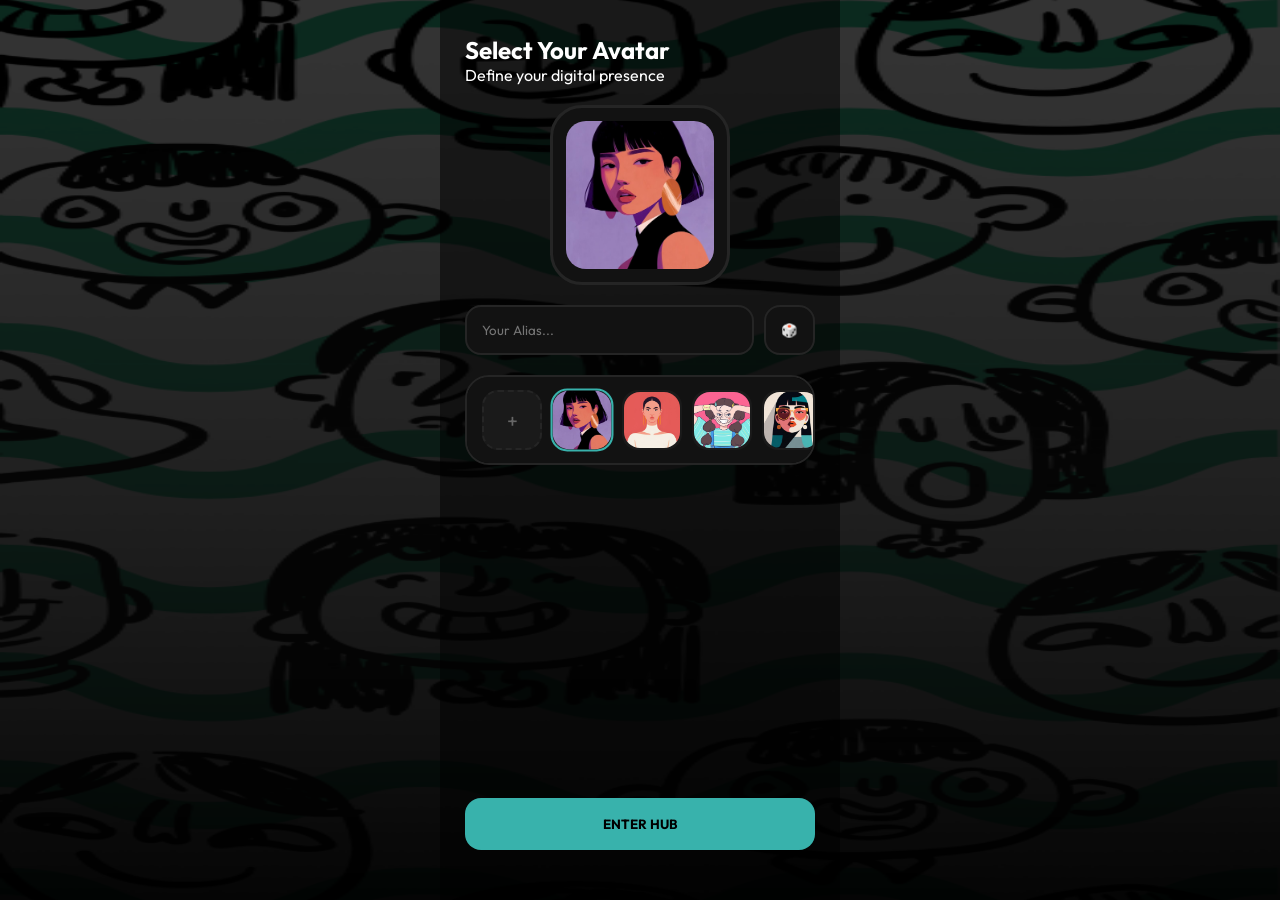
==== avatar.html @ 50b97da2 "update" ====
<!DOCTYPE html>
<html lang="en">
<head>
    <meta charset="UTF-8">
    <meta name="viewport" content="width=device-width, initial-scale=1.0">
    <title>C&C | Identity Hub</title>
    <link href="https://fonts.googleapis.com/css2?family=Outfit:wght@300;500;700&display=swap" rel="stylesheet">
    <style>
        :root { --neon: #38b2ac; --bg: #050505; --surface: #121212; --border: #252525; --text: #ffffff; }
        * { box-sizing: border-box; margin: 0; padding: 0; font-family: 'Outfit', sans-serif; }
        
        body { 
            height: 100dvh; 
            width: 100%;
            background: var(--bg); 
            display: flex; 
            justify-content: center; 
            align-items: center; 
            overflow: hidden; 
        }

        /* Background - Faster and Reversed (Right to Left) */
        .bg-layer { 
            position: fixed; top: 0; left: 0; width: 100%; height: 100%; 
            background-image: url('/assets/InstallGraphic.png'); 
            background-size: 200% 100%; 
            background-position: 100% 50%; /* Start at right */
            z-index: -1; 
            animation: panBg 20s linear infinite; /* Faster speed */
            filter: brightness(0.2); 
        }
        @keyframes panBg { 
            0% { background-position: 100% 50%; } 
            100% { background-position: 0% 50%; } 
        }

        /* Lifted the whole section up using extra bottom padding */
        .app-shell { 
            width: 100%; 
            max-width: 400px; 
            height: 100%; 
            display: flex; 
            flex-direction: column; 
            justify-content: space-between; 
            padding: 25px 25px 50px 25px; /* Added 50px padding-bottom to push content up */
            background: rgba(0,0,0,0.5);
        }

        .top-content { padding-top: 10px; }
        .title-box { padding-bottom: 20px; color: #fff; }
        .hero-section { display: flex; flex-direction: column; justify-content: center; align-items: center; }
        
        .avatar-pod { width: 180px; height: 180px; background: var(--surface); border: 3px solid var(--border); border-radius: 32px; display: flex; justify-content: center; align-items: center; overflow: hidden; margin-bottom: 20px; }
        .avatar-pod img { width: 85%; height: 85%; object-fit: cover; border-radius: 20px; transition: all 0.4s; }
        .avatar-pod img.move { transform: scale(1.1); opacity: 0.8; }

        .name-input-box { width: 100%; display: flex; align-items: center; gap: 10px; margin-bottom: 20px; }
        input { flex: 1; background: var(--surface); border: 2px solid var(--border); padding: 15px; color: white; border-radius: 16px; outline: none; }
        .shuffle-btn { background: var(--surface); border: 2px solid var(--border); padding: 15px; border-radius: 16px; cursor: pointer; color: white; }

        .selection-strip { height: 90px; background: var(--surface); border-radius: 24px; display: flex; align-items: center; padding: 10px 15px; gap: 10px; overflow-x: auto; border: 2px solid var(--border); }
        .sel-item { width: 60px; height: 60px; background: #1a1a1a; border-radius: 16px; flex-shrink: 0; cursor: pointer; display: flex; justify-content: center; align-items: center; border: 2px solid transparent; }
        .sel-item.active { border-color: var(--neon); transform: scale(1.05); }
        .sel-item img { width: 100%; height: 100%; object-fit: cover; border-radius: 16px; pointer-events: none; }
        .upload-slot { border: 2px dashed var(--border); color: #666; font-size: 20px; flex-shrink: 0; }

        .launch-btn { width: 100%; padding: 18px; background: var(--neon); color: black; border: none; border-radius: 16px; font-weight: 700; cursor: pointer; }
    </style>
</head>
<body>

    <div class="bg-layer"></div>

    <div class="app-shell">
        <div class="top-content">
            <div class="title-box">
                <h2>Select Your Avatar</h2>
                <p>Define your digital presence</p>
            </div>

            <div class="hero-section">
                <div class="avatar-pod">
                    <img id="mainAvatar" src="/assets/avatar/avatar1.jpg">
                </div>
                
                <div class="name-input-box">
                    <input type="text" id="userName" placeholder="Your Alias...">
                    <button class="shuffle-btn" onclick="randomizeName()">🎲</button>
                </div>
            </div>

            <div class="selection-strip" id="carousel">
                <input type="file" id="fileInput" accept="image/*" hidden onchange="handleUpload(event)">
                <div class="sel-item upload-slot" onclick="document.getElementById('fileInput').click()">+</div>
            </div>
        </div>

        <button class="launch-btn" onclick="goToHub()">ENTER HUB</button>
    </div>

    <script>
        const localAvatars = [
            "/assets/avatar/avatar1.jpg", "/assets/avatar/avatar2.jpg", 
            "/assets/avatar/avatar3.jpg", "/assets/avatar/avatar4.jpg", "/assets/avatar/avatar5.jpg"
        ];

        window.onload = () => {
            localAvatars.forEach(src => addAvatarToUI(src));
            const saved = JSON.parse(localStorage.getItem('myCustomAvatars') || '[]');
            saved.forEach(src => addAvatarToUI(src));
            const firstAvatar = document.querySelector('.sel-item:not(.upload-slot)');
            if (firstAvatar) select(firstAvatar);
        };

        function addAvatarToUI(src) {
            const container = document.getElementById('carousel');
            const div = document.createElement('div');
            div.className = 'sel-item';
            div.onclick = function() { select(this); };
            div.innerHTML = `<img src="${src}">`;
            container.appendChild(div);
        }

        function handleUpload(event) {
            const file = event.target.files[0];
            if (file) {
                const reader = new FileReader();
                reader.onload = function(e) {
                    const src = e.target.result;
                    const saved = JSON.parse(localStorage.getItem('myCustomAvatars') || '[]');
                    saved.push(src);
                    localStorage.setItem('myCustomAvatars', JSON.stringify(saved));
                    addAvatarToUI(src);
                    select(document.getElementById('carousel').lastElementChild);
                }
                reader.readAsDataURL(file);
            }
        }

        function select(el) {
            document.querySelectorAll('.sel-item').forEach(i => i.classList.remove('active'));
            el.classList.add('active');
            el.scrollIntoView({ behavior: 'smooth', block: 'nearest', inline: 'center' });
            
            const img = document.getElementById('mainAvatar');
            img.classList.add('move');
            setTimeout(() => {
                img.src = el.querySelector('img').src;
                img.classList.remove('move');
            }, 250);
        }

        const funnyNames = ["PixelPilot", "GhostGlitch", "NeonNomad", "ZenithZest", "OrbitOddity", "VibeViking"];
        function randomizeName() { document.getElementById('userName').value = funnyNames[Math.floor(Math.random() * funnyNames.length)]; }

        function goToHub() {
            let name = document.getElementById('userName').value.trim() || "UserZero";
            localStorage.setItem('userData', JSON.stringify({ name, avatar: document.getElementById('mainAvatar').src }));
            window.location.href = "click-hub.html";
        }
    </script>
    <script src="script.js"></script>
</body>
</html>
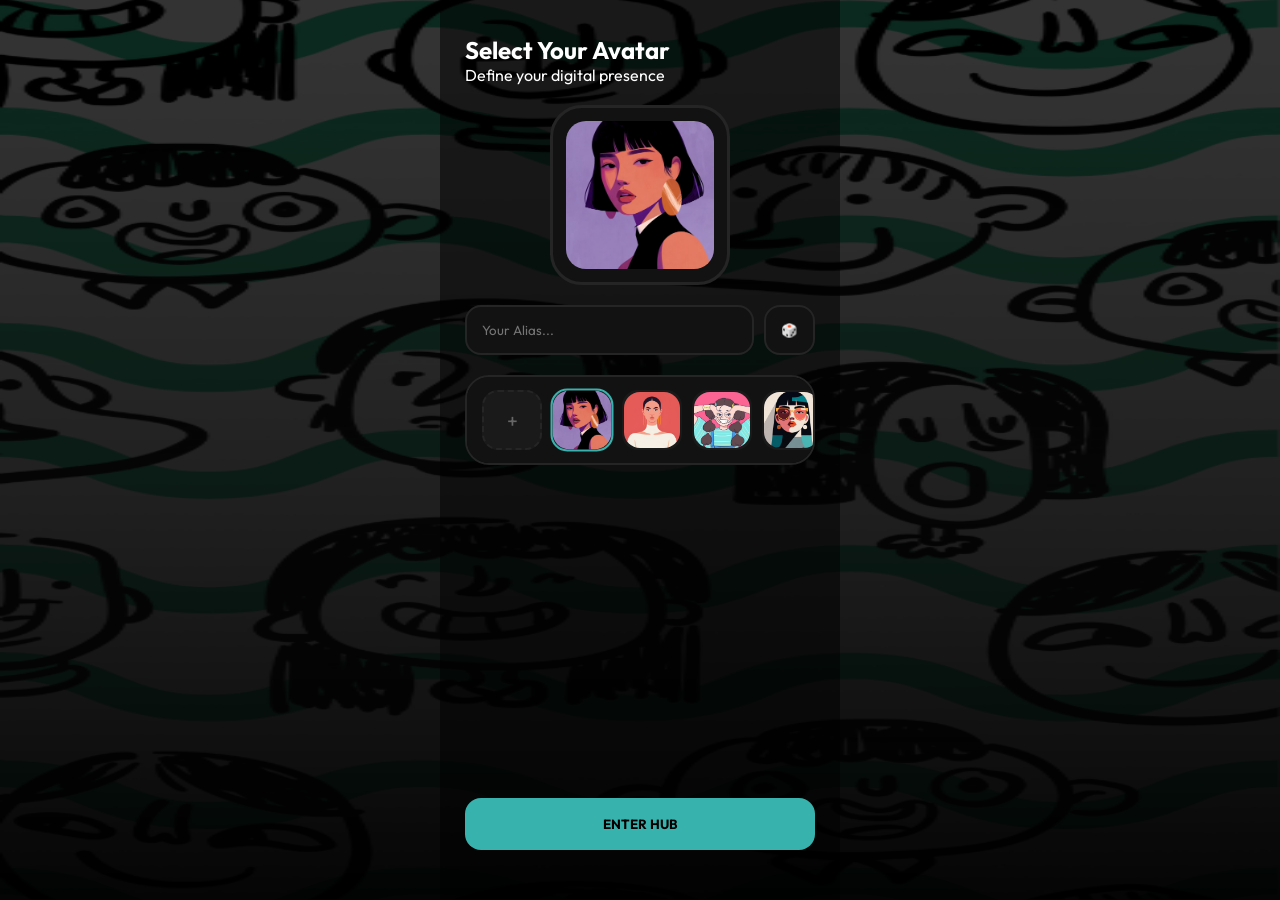
==== commit db93761b: "update" ====
--- a/avatar.html
+++ b/avatar.html
@@ -68,6 +68,10 @@
     </style>
 </head>
 <body>
+    
+    <div id="page-loader">
+    <img src="loader-image.png" alt="Loading...">
+  </div>
 
     <div class="bg-layer"></div>
 
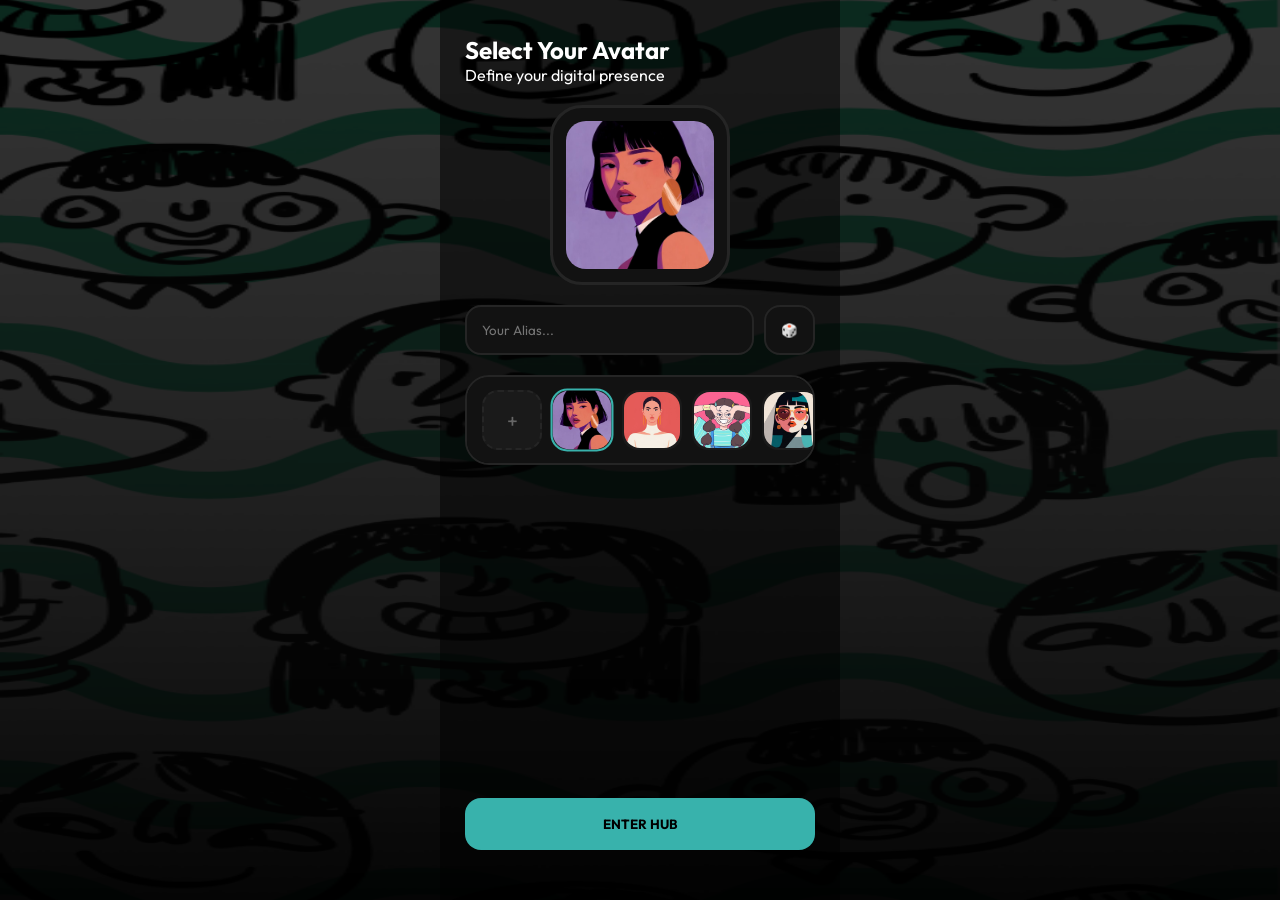
==== commit efb663b2: "update" ====
--- a/avatar.html
+++ b/avatar.html
@@ -4,6 +4,7 @@
     <meta charset="UTF-8">
     <meta name="viewport" content="width=device-width, initial-scale=1.0">
     <title>C&C | Identity Hub</title>
+        <link rel="stylesheet" href="style.css">
     <link href="https://fonts.googleapis.com/css2?family=Outfit:wght@300;500;700&display=swap" rel="stylesheet">
     <style>
         :root { --neon: #38b2ac; --bg: #050505; --surface: #121212; --border: #252525; --text: #ffffff; }
--- a/style.css
+++ b/style.css
@@ -0,0 +1,60 @@
+/* ---------- COPY/SELECT/DRAG BLOCK ---------- */
+* {
+  -webkit-user-select: none;
+  -moz-user-select: none;
+  -ms-user-select: none;
+  user-select: none;
+  -webkit-touch-callout: none; /* iOS long-press menu */
+}
+
+img {
+  -webkit-user-drag: none;
+  user-drag: none;
+  pointer-events: none; /* image save/drag rokta hai */
+}
+
+/* Agar kisi input/textarea me text select karna ho (form fields) to allow karo */
+input, textarea {
+  -webkit-user-select: text;
+  -moz-user-select: text;
+  user-select: text;
+}
+
+/* ---------- LOADING SCREEN ---------- */
+
+/* Jab tak loader dikh raha hai, page scroll na ho */
+body.loading {
+  overflow: hidden;
+}
+
+#page-loader {
+  position: fixed;
+  top: 0;
+  left: 0;
+  width: 100%;
+  height: 100%;
+  background: #0d0d0d;         /* apna background color yaha */
+  display: flex;
+  align-items: center;
+  justify-content: center;
+  z-index: 999999;
+  transition: opacity 0.5s ease, visibility 0.5s ease;
+}
+
+#page-loader.loader-hidden {
+  opacity: 0;
+  visibility: hidden;
+  pointer-events: none;
+}
+
+#page-loader img {
+  width: 120px;              /* apni custom image ka size */
+  height: 120px;
+  animation: loader-spin 1.2s linear infinite;
+}
+
+/* Agar image spin nahi honi chahiye to niche wali line hata dena */
+@keyframes loader-spin {
+  from { transform: rotate(0deg); }
+  to   { transform: rotate(360deg); }
+}
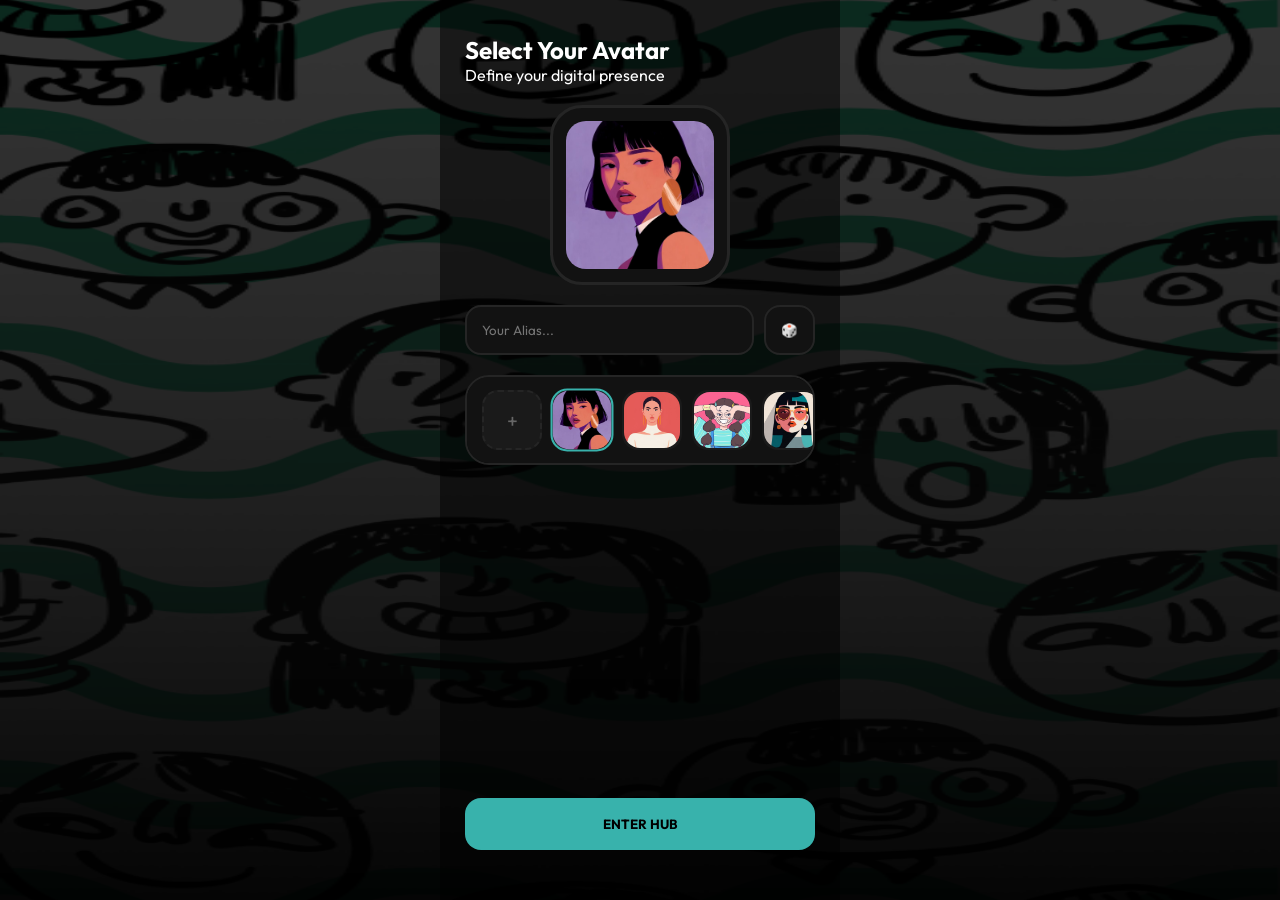
==== commit d36af1d9: "update" ====
--- a/avatar.html
+++ b/avatar.html
@@ -71,7 +71,7 @@
 <body>
     
     <div id="page-loader">
-    <img src="loader-image.png" alt="Loading...">
+    <img src="/assets/android-icon-192x192.png" alt="Loading...">
   </div>
 
     <div class="bg-layer"></div>
--- a/style.css
+++ b/style.css
@@ -57,4 +57,16 @@
 @keyframes loader-spin {
   from { transform: rotate(0deg); }
   to   { transform: rotate(360deg); }
+}
+
+
+#page-loader img {
+  width: 100px;
+  height: 100px;
+  animation: loader-pulse 1.2s ease-in-out infinite;
+}
+
+@keyframes loader-pulse {
+  0%, 100% { transform: scale(1); }
+  50% { transform: scale(1.08); }
 }
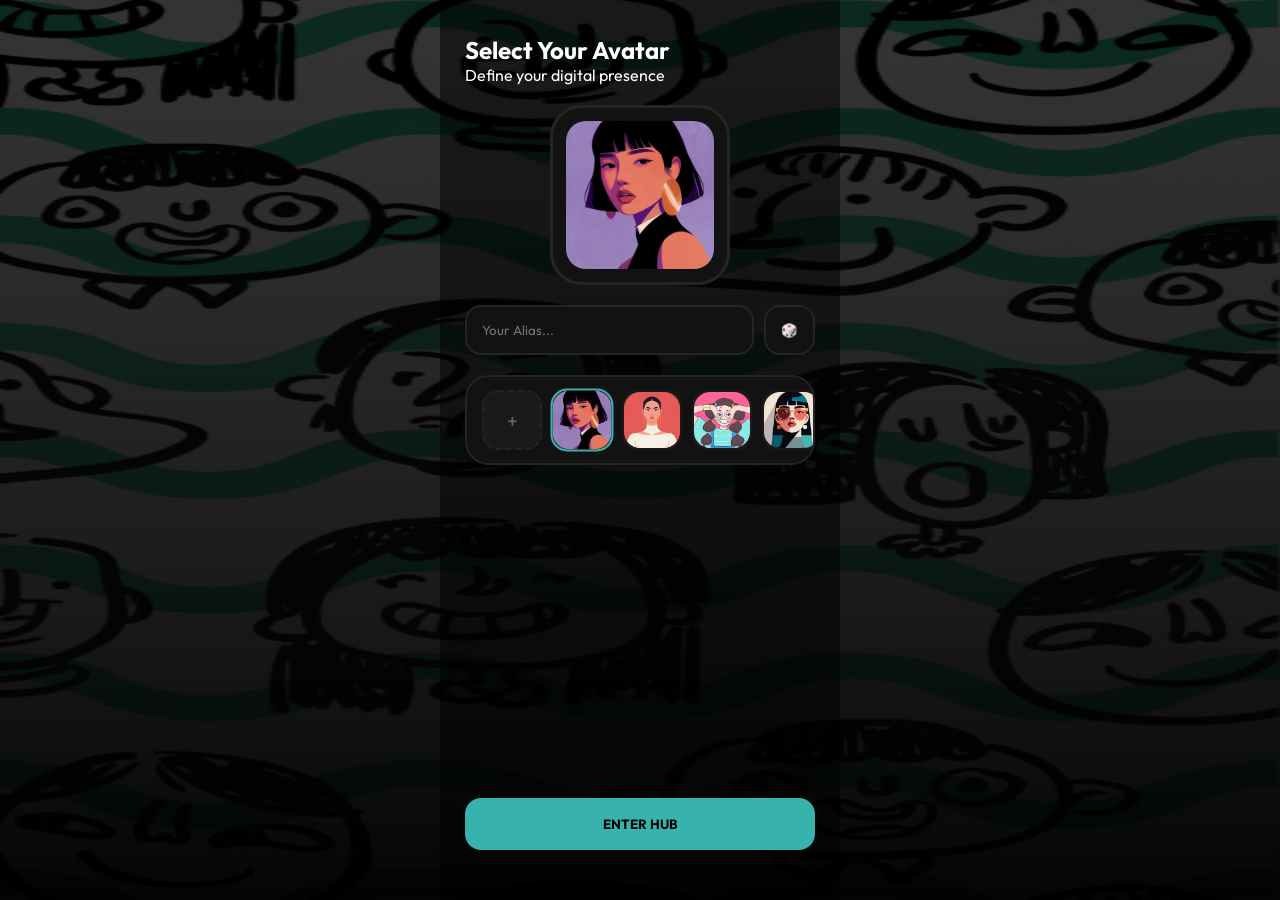
==== commit 3f7c5b9b: "update" ====
--- a/avatar.html
+++ b/avatar.html
@@ -71,7 +71,7 @@
 <body>
     
     <div id="page-loader">
-    <img src="/assets/android-icon-192x192.png" alt="Loading...">
+    <img src="/assets/loader.svg" alt="Loading...">
   </div>
 
     <div class="bg-layer"></div>
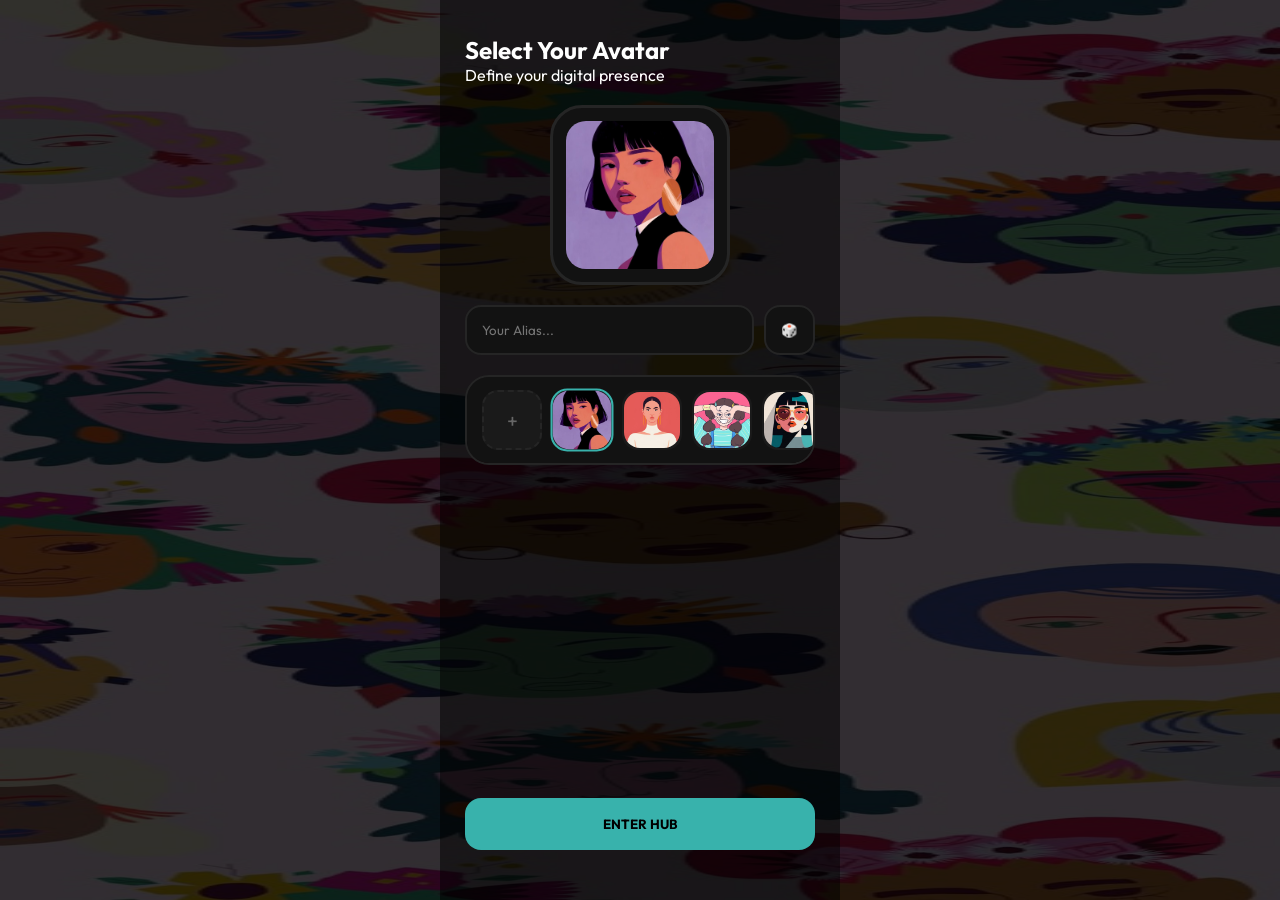
==== commit a69f0066: "update" ====
--- a/avatar.html
+++ b/avatar.html
@@ -23,7 +23,7 @@
         /* Background - Faster and Reversed (Right to Left) */
         .bg-layer { 
             position: fixed; top: 0; left: 0; width: 100%; height: 100%; 
-            background-image: url('/assets/InstallGraphic.png'); 
+            background-image: url('/assets/avatar/avatarbg.jpg'); 
             background-size: 200% 100%; 
             background-position: 100% 50%; /* Start at right */
             z-index: -1; 
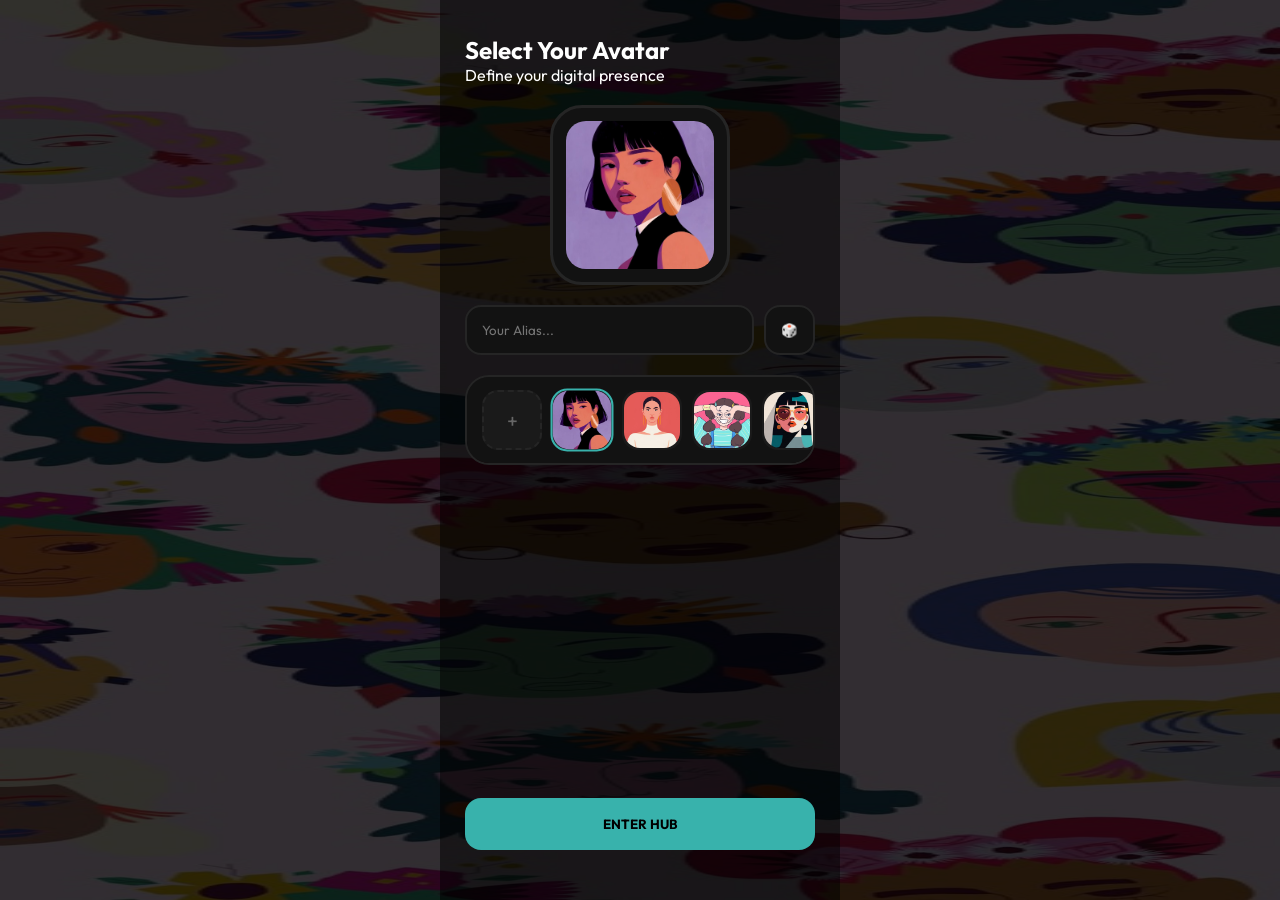
==== commit be316034: "update avatar.html" ====
--- a/avatar.html
+++ b/avatar.html
@@ -155,7 +155,32 @@
             }, 250);
         }
 
-        const funnyNames = ["PixelPilot", "GhostGlitch", "NeonNomad", "ZenithZest", "OrbitOddity", "VibeViking"];
+        const funnyNames = [
+  "KajuKatli",
+  "GulabJamun",
+  "Jalebi",
+  "Papad",
+  "Masala",
+  "Kulfi",
+  "Chutney",
+  "Posey",
+  "Clicky",
+  "Filter",
+  "SelfieDon",
+  "Flash",
+  "Model",
+  "Angle",
+  "Shutterbug",
+  "Lens",
+  "Frame",
+  "Zoom",
+  "Focus",
+  "Studio",
+  "Vlogger",
+  "Influencer"
+];
+
+
         function randomizeName() { document.getElementById('userName').value = funnyNames[Math.floor(Math.random() * funnyNames.length)]; }
 
         function goToHub() {
